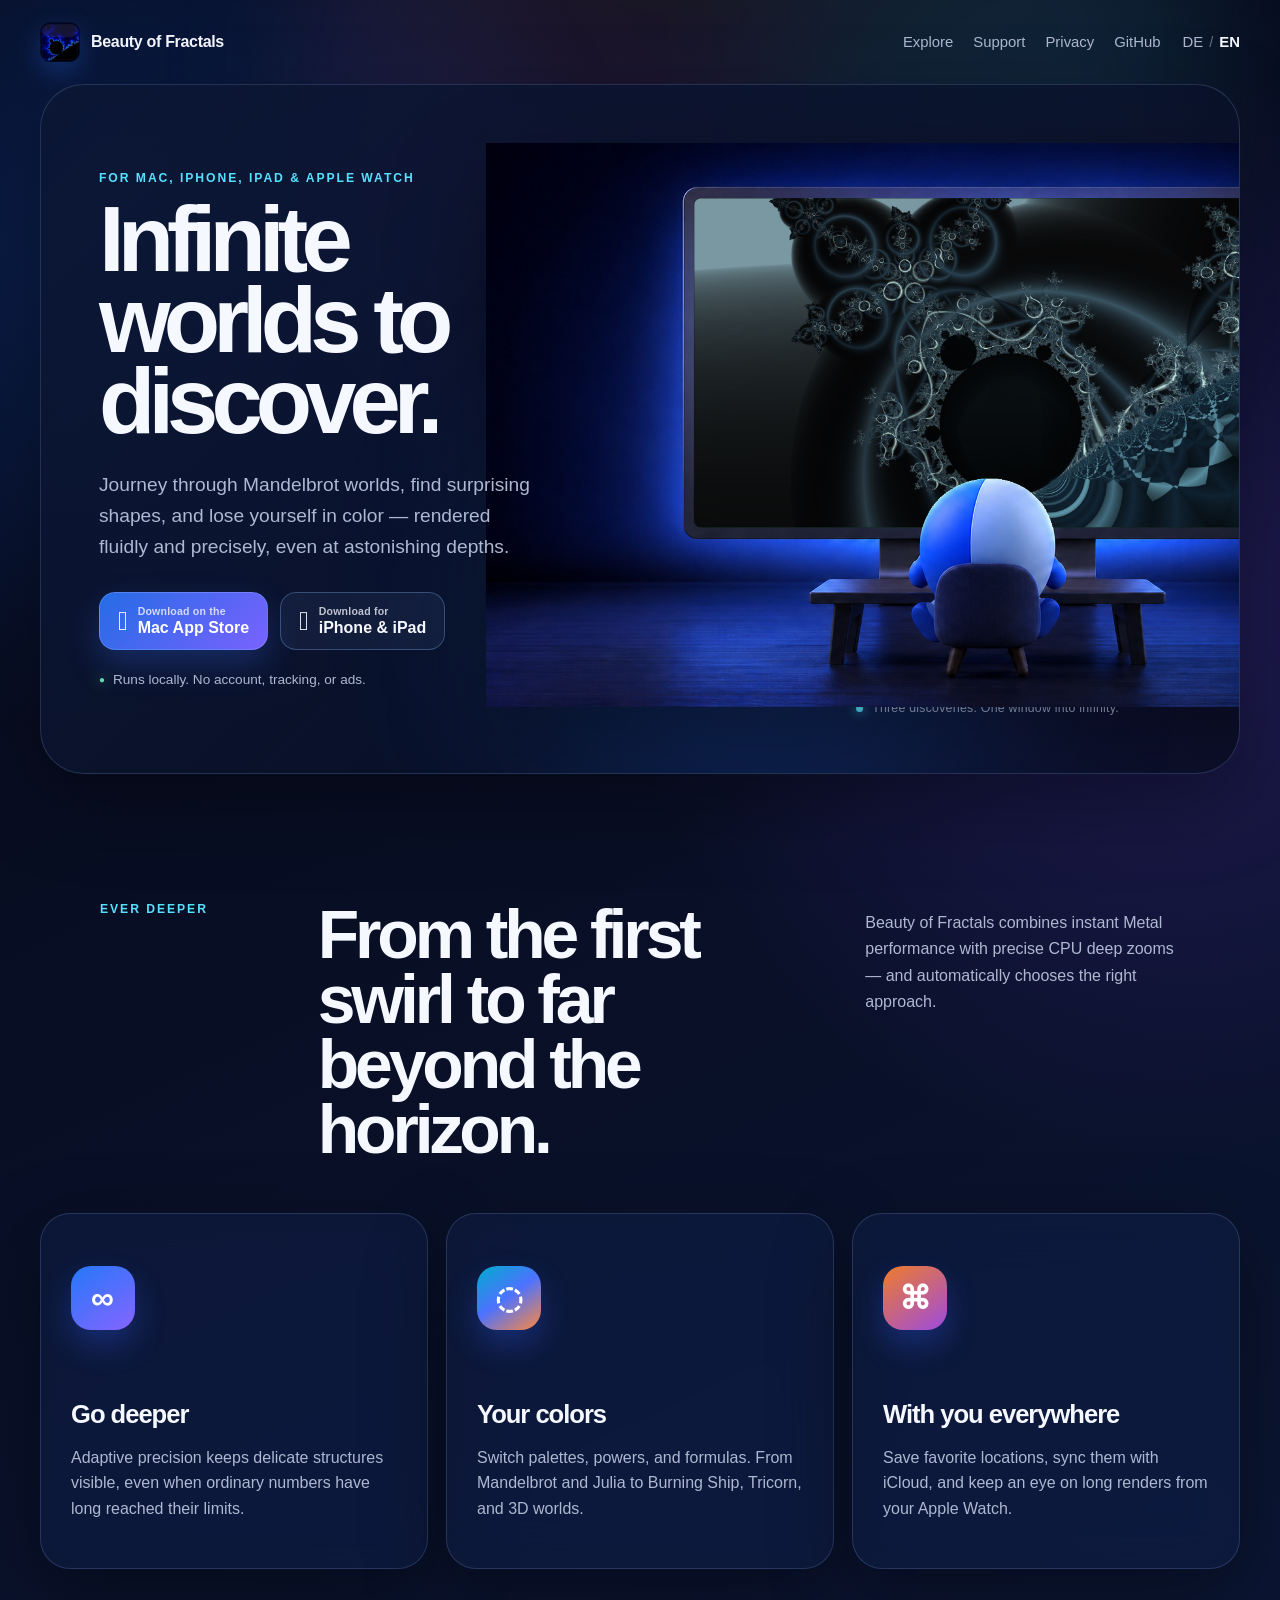
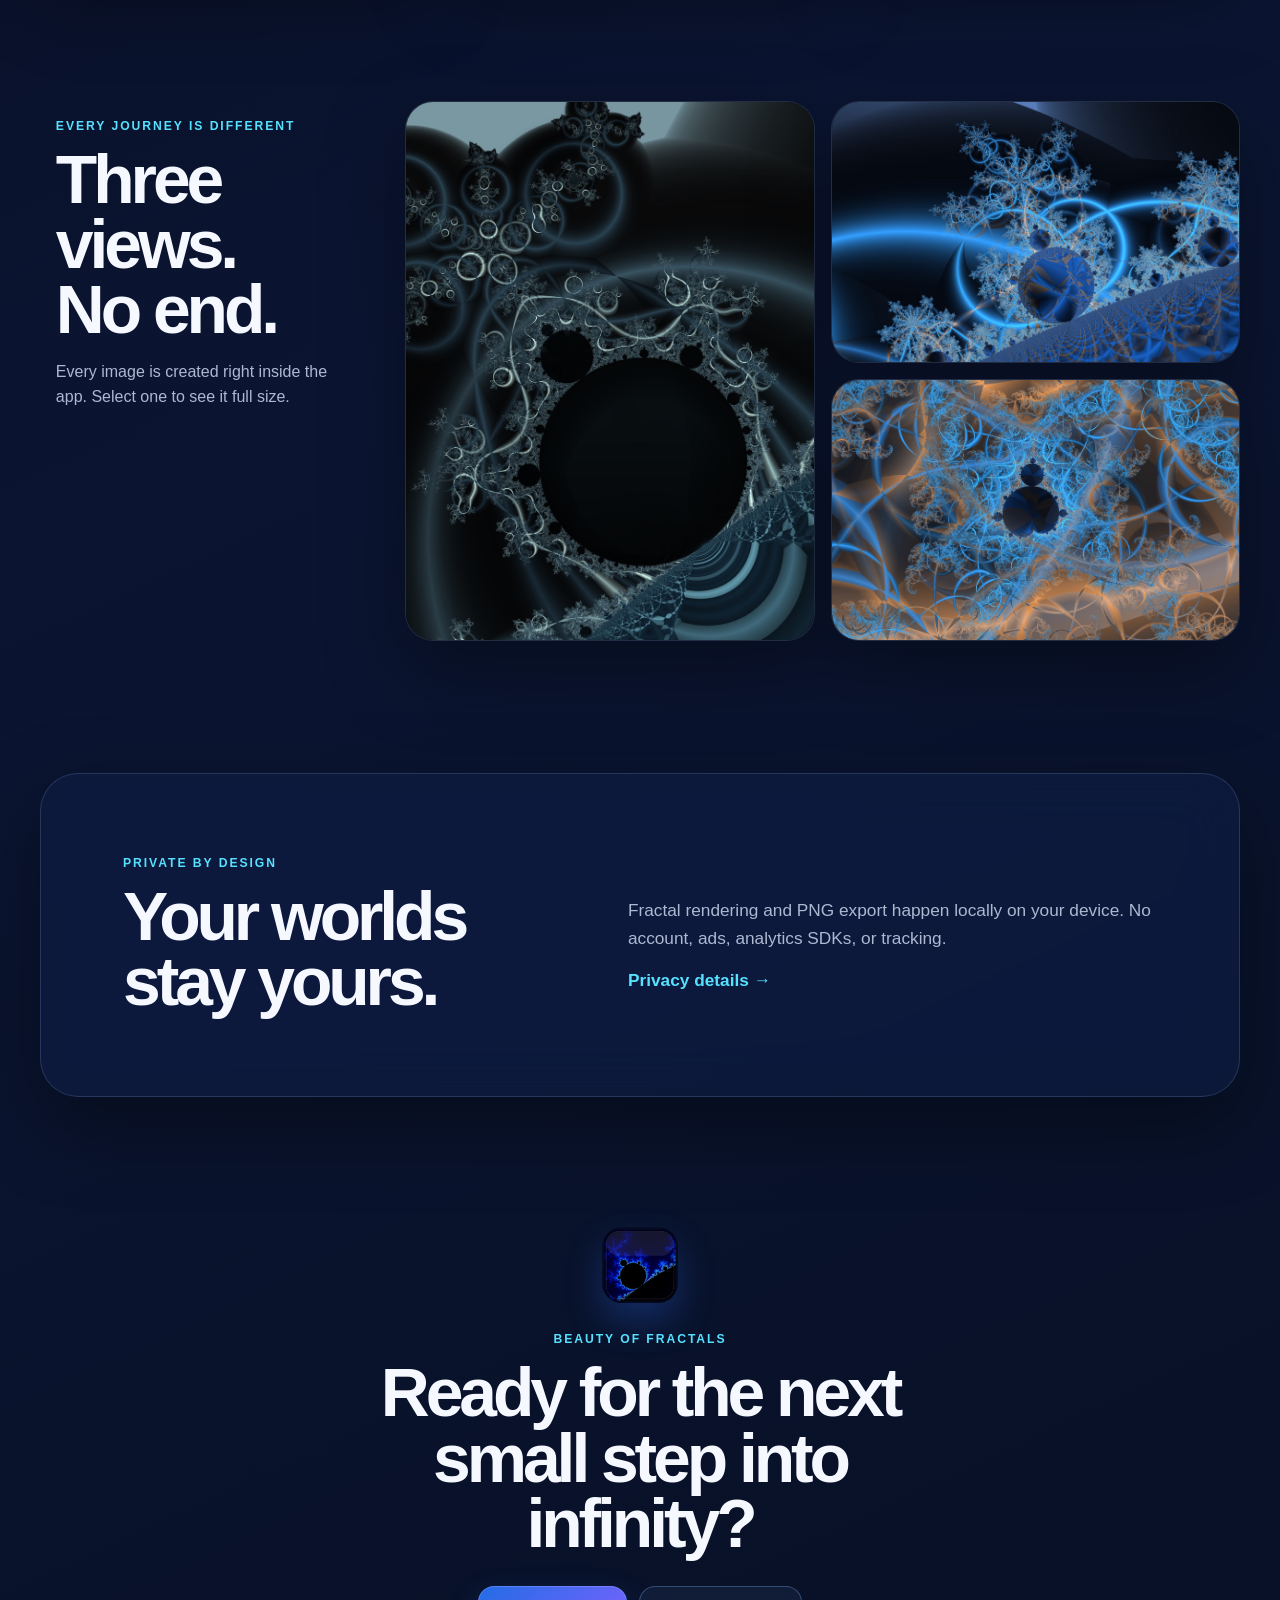
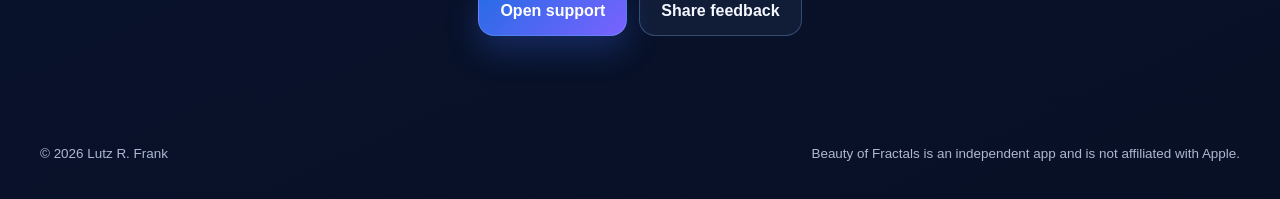
==== docs/index-en.html @ 3de53ba7 "Add German and English website versions" ====
<!doctype html>
<html lang="en">
<head>
  <meta charset="utf-8">
  <meta name="viewport" content="width=device-width, initial-scale=1">
  <meta name="description" content="Beauty of Fractals — explore Mandelbrot worlds, precise deep zooms, and surprising colors on Mac, iPhone, iPad, and Apple Watch.">
  <meta name="theme-color" content="#071128">
  <meta property="og:title" content="Beauty of Fractals — Infinite worlds to discover.">
  <meta property="og:description" content="A fast, private fractal explorer for your Apple devices.">
  <meta property="og:url" content="https://lutzrfrank.github.io/BeautyOfFractals/index-en.html">
  <meta property="og:image" content="https://lutzrfrank.github.io/BeautyOfFractals/assets/fractal-quantum-traps.jpg">
  <meta property="og:type" content="website">
  <title>Beauty of Fractals — Infinite worlds to discover</title>
  <link rel="canonical" href="https://lutzrfrank.github.io/BeautyOfFractals/index-en.html">
  <link rel="alternate" hreflang="de" href="https://lutzrfrank.github.io/BeautyOfFractals/">
  <link rel="alternate" hreflang="en" href="https://lutzrfrank.github.io/BeautyOfFractals/index-en.html">
  <link rel="alternate" hreflang="x-default" href="https://lutzrfrank.github.io/BeautyOfFractals/">
  <link rel="icon" href="assets/icon.png">
  <link rel="stylesheet" href="styles.css">
  <script src="script.js" defer></script>
</head>
<body>
  <div class="aurora" aria-hidden="true"></div>
  <div class="shell">
    <nav aria-label="Main navigation">
      <a class="brand" href="index-en.html"><img src="assets/icon.png" alt=""><span>Beauty of Fractals</span></a>
      <div class="nav-links">
        <a href="#explore">Explore</a>
        <a href="support-en.html">Support</a>
        <a href="privacy-en.html">Privacy</a>
        <a href="https://github.com/LutzRFrank/BeautyOfFractals">GitHub</a>
        <span class="language-switch" aria-label="Choose language"><a href="index.html" lang="de" hreflang="de">DE</a><span aria-hidden="true">/</span><strong aria-current="page">EN</strong></span>
      </div>
    </nav>

    <main>
      <section class="hero">
        <div class="hero-copy">
          <p class="eyebrow">For Mac, iPhone, iPad &amp; Apple Watch</p>
          <h1>Infinite worlds to discover.</h1>
          <p class="lead">Journey through Mandelbrot worlds, find surprising shapes, and lose yourself in color — rendered fluidly and precisely, even at astonishing depths.</p>
          <div class="actions">
            <a class="button store-button" href="https://apps.apple.com/app/beauty-of-fractals/id6779620073?mt=12" aria-label="Download Beauty of Fractals on the Mac App Store">
              <span class="store-symbol" aria-hidden="true"></span><span><small>Download on the</small>Mac App Store</span>
            </a>
            <a class="button secondary store-button" href="https://apps.apple.com/app/beautoffractals/id6780817703" aria-label="Download Beauty of Fractals for iPhone and iPad">
              <span class="store-symbol" aria-hidden="true"></span><span><small>Download for</small>iPhone &amp; iPad</span>
            </a>
          </div>
          <p class="local-note"><span aria-hidden="true">●</span> Runs locally. No account, tracking, or ads.</p>
        </div>

        <figure class="hero-art">
          <div class="scene">
            <img class="scene-base" src="assets/lil-finder-guy-monitor.png" alt="Lil’ Finder Guy sits in front of a large screen, marveling at colorful fractals.">
            <div class="monitor-slideshow" aria-hidden="true">
              <img class="fractal is-active" src="assets/fractal-spheroid-glass.jpg" alt="">
              <img class="fractal" src="assets/fractal-quantum-traps.jpg" alt="">
              <img class="fractal" src="assets/fractal-quantum-traps-deep.jpg" alt="">
            </div>
            <img class="scene-foreground" src="assets/lil-finder-guy-monitor-foreground.png" alt="" aria-hidden="true">
          </div>
          <figcaption><span class="live-dot" aria-hidden="true"></span>Three discoveries. One window into infinity.</figcaption>
        </figure>
      </section>

      <section class="intro" id="explore">
        <p class="eyebrow">Ever deeper</p>
        <h2>From the first swirl to far beyond the horizon.</h2>
        <p>Beauty of Fractals combines instant Metal performance with precise CPU deep zooms — and automatically chooses the right approach.</p>
      </section>

      <section class="feature-grid" aria-label="Highlights">
        <article class="feature glass"><span class="feature-mark" aria-hidden="true">∞</span><h3>Go deeper</h3><p>Adaptive precision keeps delicate structures visible, even when ordinary numbers have long reached their limits.</p></article>
        <article class="feature glass"><span class="feature-mark spectrum" aria-hidden="true">◌</span><h3>Your colors</h3><p>Switch palettes, powers, and formulas. From Mandelbrot and Julia to Burning Ship, Tricorn, and 3D worlds.</p></article>
        <article class="feature glass"><span class="feature-mark warm" aria-hidden="true">⌘</span><h3>With you everywhere</h3><p>Save favorite locations, sync them with iCloud, and keep an eye on long renders from your Apple Watch.</p></article>
      </section>

      <section class="gallery" aria-label="Fractal gallery">
        <div class="gallery-copy"><p class="eyebrow">Every journey is different</p><h2>Three views.<br>No end.</h2><p>Every image is created right inside the app. Select one to see it full size.</p></div>
        <div class="gallery-grid">
          <button class="gallery-item tall" type="button" data-image="assets/fractal-spheroid-glass.jpg" aria-label="Enlarge Spheroid Glass fractal"><img src="assets/fractal-spheroid-glass.jpg" alt="Spheroid Glass with translucent blue spherical structures" loading="lazy"></button>
          <button class="gallery-item" type="button" data-image="assets/fractal-quantum-traps.jpg" aria-label="Enlarge Quantum Traps fractal"><img src="assets/fractal-quantum-traps.jpg" alt="Quantum Traps in luminous blue and warm copper" loading="lazy"></button>
          <button class="gallery-item" type="button" data-image="assets/fractal-quantum-traps-deep.jpg" aria-label="Enlarge deep Quantum Traps fractal"><img src="assets/fractal-quantum-traps-deep.jpg" alt="Abstract Quantum Traps deep zoom in blue and copper" loading="lazy"></button>
        </div>
      </section>

      <section class="privacy glass">
        <div><p class="eyebrow">Private by design</p><h2>Your worlds stay yours.</h2></div>
        <div class="privacy-copy"><p>Fractal rendering and PNG export happen locally on your device. No account, ads, analytics SDKs, or tracking.</p><a href="privacy-en.html">Privacy details →</a></div>
      </section>

      <section class="closing">
        <img src="assets/icon.png" alt="" class="closing-icon">
        <p class="eyebrow">Beauty of Fractals</p>
        <h2>Ready for the next small step into infinity?</h2>
        <div class="actions centered"><a class="button" href="support-en.html">Open support</a><a class="button secondary" href="https://github.com/LutzRFrank/BeautyOfFractals/issues/new">Share feedback</a></div>
      </section>
    </main>

    <footer><span>© 2026 Lutz R. Frank</span><span>Beauty of Fractals is an independent app and is not affiliated with Apple.</span></footer>
  </div>

  <dialog class="lightbox" aria-label="Fractal full-size view">
    <button class="lightbox-close" type="button" aria-label="Close full-size view">×</button><img src="" alt="">
  </dialog>
</body>
</html>
---- docs/styles.css ----
:root {
  color-scheme: dark;
  --background: #050817;
  --background-deep: #0b1532;
  --text: #f6f8ff;
  --muted: #aeb8d1;
  --blue: #64a3ff;
  --cyan: #56e1ff;
  --violet: #9175ff;
  --glass: rgba(18, 30, 64, 0.58);
  --glass-border: rgba(153, 193, 255, 0.18);
  --shadow: 0 28px 80px rgba(0, 0, 0, 0.34);
}

* {
  box-sizing: border-box;
}

html {
  scroll-behavior: smooth;
}

body {
  margin: 0;
  min-height: 100vh;
  overflow-x: hidden;
  font-family: -apple-system, BlinkMacSystemFont, "SF Pro Display", "Segoe UI", sans-serif;
  color: var(--text);
  background:
    radial-gradient(circle at 10% 7%, rgba(25, 105, 255, 0.23), transparent 31rem),
    radial-gradient(circle at 91% 18%, rgba(124, 68, 255, 0.2), transparent 34rem),
    linear-gradient(155deg, var(--background), var(--background-deep) 54%, #071025);
}

body::before {
  position: fixed;
  inset: 0;
  z-index: -2;
  content: "";
  opacity: 0.22;
  background-image:
    linear-gradient(rgba(127, 177, 255, 0.08) 1px, transparent 1px),
    linear-gradient(90deg, rgba(127, 177, 255, 0.06) 1px, transparent 1px);
  background-size: 56px 56px;
  mask-image: radial-gradient(circle at 50% 15%, black, transparent 76%);
}

.aurora {
  position: fixed;
  top: -28vw;
  left: 24%;
  z-index: -1;
  width: 70vw;
  height: 70vw;
  border-radius: 50%;
  background: conic-gradient(from 90deg, rgba(73, 224, 255, 0.12), rgba(142, 75, 255, 0.16), rgba(255, 159, 60, 0.08), rgba(73, 224, 255, 0.12));
  filter: blur(75px);
  animation: aurora-drift 18s ease-in-out infinite alternate;
  pointer-events: none;
}

a {
  color: inherit;
}

button {
  font: inherit;
}

.shell {
  width: min(1200px, calc(100% - 32px));
  margin: 0 auto;
}

nav {
  display: flex;
  align-items: center;
  justify-content: space-between;
  padding: 22px 0;
}

.brand {
  display: flex;
  align-items: center;
  gap: 11px;
  font-weight: 760;
  letter-spacing: -0.02em;
  text-decoration: none;
}

.brand img {
  width: 40px;
  height: 40px;
  border-radius: 11px;
  box-shadow: 0 10px 26px rgba(48, 118, 255, 0.28);
}

.nav-links {
  display: flex;
  gap: 20px;
  font-size: 0.93rem;
}

.nav-links a {
  color: var(--muted);
  text-decoration: none;
}

.nav-links a:hover,
.nav-links a:focus-visible {
  color: var(--text);
}

.language-switch {
  display: inline-flex;
  gap: 6px;
  align-items: center;
  padding-left: 2px;
  color: rgba(174, 184, 209, 0.55);
}

.language-switch strong {
  color: var(--text);
  font-weight: 760;
}

.language-switch a {
  color: var(--muted);
}

.hero {
  position: relative;
  display: grid;
  grid-template-columns: 0.82fr 1.18fr;
  align-items: center;
  min-height: 690px;
  border: 1px solid var(--glass-border);
  border-radius: 44px;
  background: linear-gradient(135deg, rgba(12, 23, 52, 0.9), rgba(9, 14, 36, 0.74));
  box-shadow: var(--shadow);
  overflow: hidden;
}

.hero::after {
  position: absolute;
  right: 19%;
  bottom: -14%;
  width: 42%;
  aspect-ratio: 1;
  border-radius: 50%;
  background: rgba(33, 116, 255, 0.2);
  filter: blur(90px);
  content: "";
}

.hero-copy {
  position: relative;
  z-index: 3;
  padding: 58px 0 58px 58px;
}

.eyebrow {
  margin: 0 0 14px;
  color: var(--cyan);
  font-size: 0.76rem;
  font-weight: 780;
  letter-spacing: 0.16em;
  text-transform: uppercase;
}

h1 {
  max-width: 9ch;
  margin: 0;
  font-size: clamp(3.6rem, 7.2vw, 7rem);
  line-height: 0.88;
  letter-spacing: -0.075em;
}

h2 {
  margin: 0;
  font-size: clamp(2.35rem, 5.3vw, 4.9rem);
  line-height: 0.96;
  letter-spacing: -0.06em;
}

.lead {
  max-width: 35rem;
  margin: 28px 0 0;
  color: var(--muted);
  font-size: clamp(1.04rem, 1.8vw, 1.2rem);
  line-height: 1.6;
}

.actions {
  display: flex;
  flex-wrap: wrap;
  gap: 12px;
  margin-top: 30px;
}

.button {
  display: inline-flex;
  align-items: center;
  justify-content: center;
  min-height: 50px;
  padding: 0 21px;
  border: 1px solid rgba(137, 190, 255, 0.3);
  border-radius: 16px;
  color: white;
  background: linear-gradient(135deg, #246ce5, #7a62ff);
  box-shadow: 0 14px 32px rgba(52, 99, 230, 0.3);
  font-weight: 710;
  text-decoration: none;
  transition: transform 180ms ease, box-shadow 180ms ease;
}

.button:hover,
.button:focus-visible {
  transform: translateY(-2px);
  box-shadow: 0 18px 38px rgba(52, 99, 230, 0.4);
}

.button.secondary {
  color: var(--text);
  background: rgba(126, 164, 242, 0.08);
  box-shadow: none;
}

.store-button {
  gap: 10px;
  min-height: 58px;
  padding-inline: 18px;
  text-align: left;
  line-height: 1.05;
}

.store-button small {
  display: block;
  margin-bottom: 3px;
  font-size: 0.66rem;
  font-weight: 560;
  letter-spacing: 0.02em;
  opacity: 0.76;
}

.store-symbol {
  font-size: 1.65rem;
  line-height: 1;
}

.local-note {
  display: flex;
  align-items: center;
  gap: 8px;
  margin: 22px 0 0;
  color: var(--muted);
  font-size: 0.85rem;
}

.local-note span {
  color: #5ae1aa;
  font-size: 0.62rem;
  filter: drop-shadow(0 0 7px #5ae1aa);
}

.hero-art {
  position: relative;
  z-index: 2;
  width: 142%;
  margin: 0 0 0 -8%;
  transform: translateX(1%);
}

.scene {
  position: relative;
  width: 100%;
}

.scene-base {
  display: block;
  width: 100%;
  border-radius: 34px;
  filter: drop-shadow(0 34px 48px rgba(0, 0, 0, 0.35));
}

.scene-foreground {
  position: absolute;
  inset: 0;
  z-index: 2;
  display: block;
  width: 100%;
  pointer-events: none;
}

.monitor-slideshow {
  position: absolute;
  top: 9.67%;
  left: 20.75%;
  z-index: 1;
  width: 58.55%;
  height: 58.55%;
  overflow: hidden;
  border-radius: 1.7%;
  background: #02040a;
}

.fractal {
  position: absolute;
  inset: 0;
  width: 100%;
  height: 100%;
  object-fit: cover;
  opacity: 0;
  transform: scale(1.025);
  transition: opacity 1.6s ease, transform 7s ease;
}

.fractal.is-active {
  opacity: 1;
  transform: scale(1);
}

.hero-art figcaption {
  display: flex;
  justify-content: center;
  align-items: center;
  gap: 9px;
  margin: -6px 0 0;
  color: #9ba8c9;
  font-size: 0.77rem;
  letter-spacing: 0.02em;
}

.live-dot {
  width: 7px;
  height: 7px;
  border-radius: 50%;
  background: var(--cyan);
  box-shadow: 0 0 12px var(--cyan);
  animation: pulse 2.2s ease-in-out infinite;
}

.intro {
  display: grid;
  grid-template-columns: 0.35fr 1fr 0.62fr;
  gap: 40px;
  align-items: start;
  padding: 128px 5% 50px;
}

.intro h2 {
  max-width: 13ch;
}

.intro > p:last-child {
  margin: 8px 0 0;
  color: var(--muted);
  line-height: 1.65;
}

.glass {
  border: 1px solid var(--glass-border);
  background: var(--glass);
  box-shadow: var(--shadow);
  -webkit-backdrop-filter: blur(25px) saturate(140%);
  backdrop-filter: blur(25px) saturate(140%);
}

.feature-grid {
  display: grid;
  grid-template-columns: repeat(3, 1fr);
  gap: 18px;
}

.feature {
  min-height: 340px;
  padding: 30px;
  border-radius: 30px;
  transition: transform 220ms ease, border-color 220ms ease;
}

.feature:hover {
  transform: translateY(-5px);
  border-color: rgba(111, 211, 255, 0.38);
}

.feature-mark {
  display: grid;
  width: 64px;
  height: 64px;
  place-items: center;
  margin: 22px 0 70px;
  border-radius: 20px;
  color: white;
  background: linear-gradient(145deg, #2478fa, #8764ff);
  box-shadow: 0 15px 30px rgba(48, 89, 232, 0.32);
  font-size: 2rem;
  font-weight: 650;
}

.feature-mark.spectrum {
  background: linear-gradient(145deg, #00accd, #4d72ff 48%, #ff883d);
}

.feature-mark.warm {
  background: linear-gradient(145deg, #ef7c2b, #9d4bdf);
}

.feature h3 {
  margin: 0 0 12px;
  font-size: 1.6rem;
  letter-spacing: -0.04em;
}

.feature p,
.privacy-copy p,
.document p,
.document li {
  color: var(--muted);
  line-height: 1.62;
}

.gallery {
  display: grid;
  grid-template-columns: 0.38fr 1fr;
  gap: 48px;
  padding: 132px 0;
}

.gallery-copy {
  position: sticky;
  top: 32px;
  align-self: start;
  padding: 18px 0 0 5%;
}

.gallery-copy h2 {
  max-width: 8ch;
}

.gallery-copy > p:last-child {
  max-width: 24rem;
  color: var(--muted);
  line-height: 1.6;
}

.gallery-grid {
  display: grid;
  grid-template-columns: repeat(2, 1fr);
  gap: 16px;
}

.gallery-item {
  min-height: 260px;
  padding: 0;
  overflow: hidden;
  border: 1px solid var(--glass-border);
  border-radius: 28px;
  background: #080d1c;
  box-shadow: var(--shadow);
  cursor: zoom-in;
}

.gallery-item.tall {
  grid-row: span 2;
}

.gallery-item.wide {
  grid-column: 1 / -1;
  min-height: 310px;
}

.gallery-item img {
  display: block;
  width: 100%;
  height: 100%;
  min-height: inherit;
  object-fit: cover;
  transition: transform 600ms cubic-bezier(.2, .72, .2, 1), filter 300ms ease;
}

.gallery-item:hover img,
.gallery-item:focus-visible img {
  transform: scale(1.035);
  filter: saturate(1.12);
}

.privacy {
  display: grid;
  grid-template-columns: 0.9fr 1.1fr;
  gap: 72px;
  align-items: center;
  padding: clamp(38px, 7vw, 82px);
  border-radius: 38px;
}

.privacy h2 {
  max-width: 10ch;
}

.privacy-copy {
  font-size: 1.08rem;
}

.privacy-copy a,
.document a {
  color: var(--cyan);
  font-weight: 720;
  text-decoration: none;
}

.closing {
  padding: 130px 20px 110px;
  text-align: center;
}

.closing-icon {
  width: 76px;
  height: 76px;
  margin-bottom: 25px;
  border-radius: 20px;
  box-shadow: 0 18px 36px rgba(48, 109, 245, 0.28);
}

.closing h2 {
  max-width: 15ch;
  margin: 0 auto;
}

.centered {
  justify-content: center;
}

.document {
  max-width: 860px;
  margin: 26px auto 90px;
  padding: clamp(30px, 6vw, 64px);
  border-radius: 38px;
}

.document h1 {
  max-width: none;
  font-size: clamp(2.8rem, 7vw, 5rem);
  line-height: 0.95;
}

.document h2 {
  margin-top: 42px;
  font-size: 1.55rem;
  letter-spacing: -0.035em;
}

.document strong {
  color: var(--text);
}

.language-divider {
  height: 1px;
  margin: 54px 0;
  background: rgba(134, 175, 255, 0.16);
}

footer {
  display: flex;
  justify-content: space-between;
  gap: 20px;
  padding: 0 0 38px;
  color: var(--muted);
  font-size: 0.84rem;
}

.lightbox {
  width: min(1100px, calc(100% - 32px));
  max-width: none;
  padding: 0;
  overflow: visible;
  border: 1px solid rgba(155, 199, 255, 0.28);
  border-radius: 30px;
  background: #050814;
  box-shadow: 0 40px 110px rgba(0, 0, 0, 0.72);
}

.lightbox::backdrop {
  background: rgba(2, 5, 14, 0.82);
  -webkit-backdrop-filter: blur(18px);
  backdrop-filter: blur(18px);
}

.lightbox img {
  display: block;
  width: 100%;
  border-radius: 29px;
}

.lightbox-close {
  position: absolute;
  top: -14px;
  right: -14px;
  z-index: 2;
  display: grid;
  width: 40px;
  height: 40px;
  padding: 0 0 3px;
  place-items: center;
  border: 1px solid rgba(180, 210, 255, 0.3);
  border-radius: 50%;
  color: white;
  background: rgba(14, 25, 52, 0.94);
  cursor: pointer;
  font-size: 1.6rem;
}

@keyframes pulse {
  50% {
    opacity: 0.4;
    transform: scale(0.75);
  }
}

@keyframes aurora-drift {
  to {
    transform: translate(8%, 6%) rotate(25deg);
  }
}

@media (max-width: 900px) {
  .hero {
    grid-template-columns: 1fr;
    padding-top: 52px;
  }

  .hero-copy {
    padding: 26px 8% 20px;
  }

  .hero-copy h1 {
    max-width: 10ch;
  }

  .hero-art {
    width: 112%;
    margin: 0 0 -1% -6%;
    transform: none;
  }

  .intro {
    grid-template-columns: 0.35fr 1fr;
  }

  .intro > p:last-child {
    grid-column: 2;
  }

  .gallery {
    grid-template-columns: 1fr;
  }

  .gallery-copy {
    position: static;
  }
}

@media (max-width: 700px) {
  .shell {
    width: min(100% - 20px, 1200px);
  }

  nav {
    align-items: flex-start;
    padding: 15px 4px;
  }

  .nav-links {
    justify-content: flex-end;
    flex-wrap: wrap;
    max-width: 56%;
    gap: 7px 14px;
    font-size: 0.81rem;
  }

  .nav-links a:first-child {
    display: none;
  }

  .brand span {
    display: none;
  }

  .hero {
    min-height: 0;
    border-radius: 30px;
  }

  .hero-copy {
    padding: 20px 24px 10px;
  }

  h1 {
    font-size: clamp(3.35rem, 17vw, 5rem);
  }

  .hero-art {
    width: 124%;
    margin-left: -12%;
  }

  .hero-art figcaption {
    display: none;
  }

  .intro {
    grid-template-columns: 1fr;
    gap: 10px;
    padding: 100px 18px 36px;
  }

  .intro > p:last-child {
    grid-column: auto;
  }

  .feature-grid,
  .privacy {
    grid-template-columns: 1fr;
  }

  .feature {
    min-height: 290px;
  }

  .feature-mark {
    margin-bottom: 48px;
  }

  .gallery {
    gap: 28px;
    padding: 100px 0;
  }

  .gallery-copy {
    padding-left: 18px;
  }

  .gallery-grid {
    grid-template-columns: 1fr;
  }

  .gallery-item.tall,
  .gallery-item.wide {
    grid-column: auto;
    grid-row: auto;
    min-height: 250px;
  }

  .privacy {
    gap: 28px;
    border-radius: 30px;
  }

  .closing {
    padding: 100px 10px 90px;
  }

  footer {
    flex-direction: column;
    text-align: center;
  }
}

@media (prefers-reduced-motion: reduce) {
  html {
    scroll-behavior: auto;
  }

  *,
  *::before,
  *::after {
    scroll-behavior: auto !important;
    animation-duration: 0.01ms !important;
    animation-iteration-count: 1 !important;
    transition-duration: 0.01ms !important;
  }
}
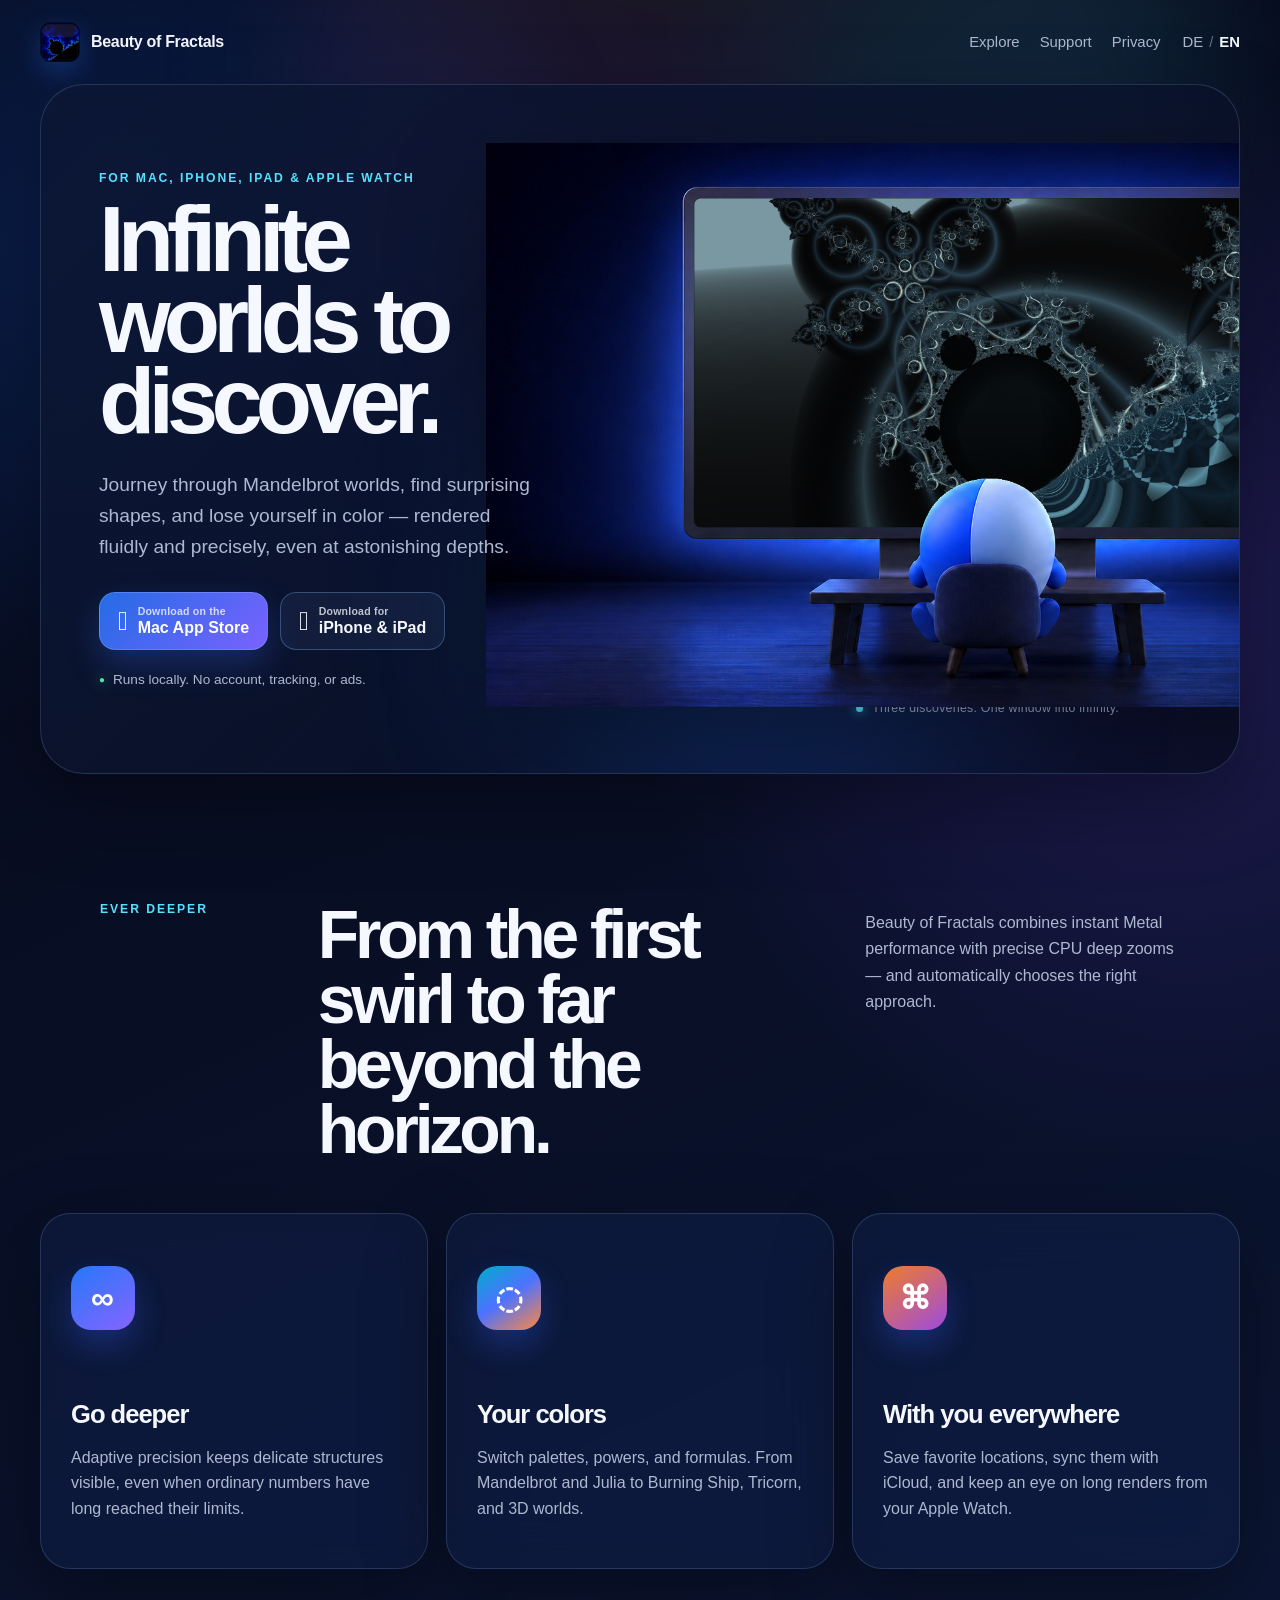
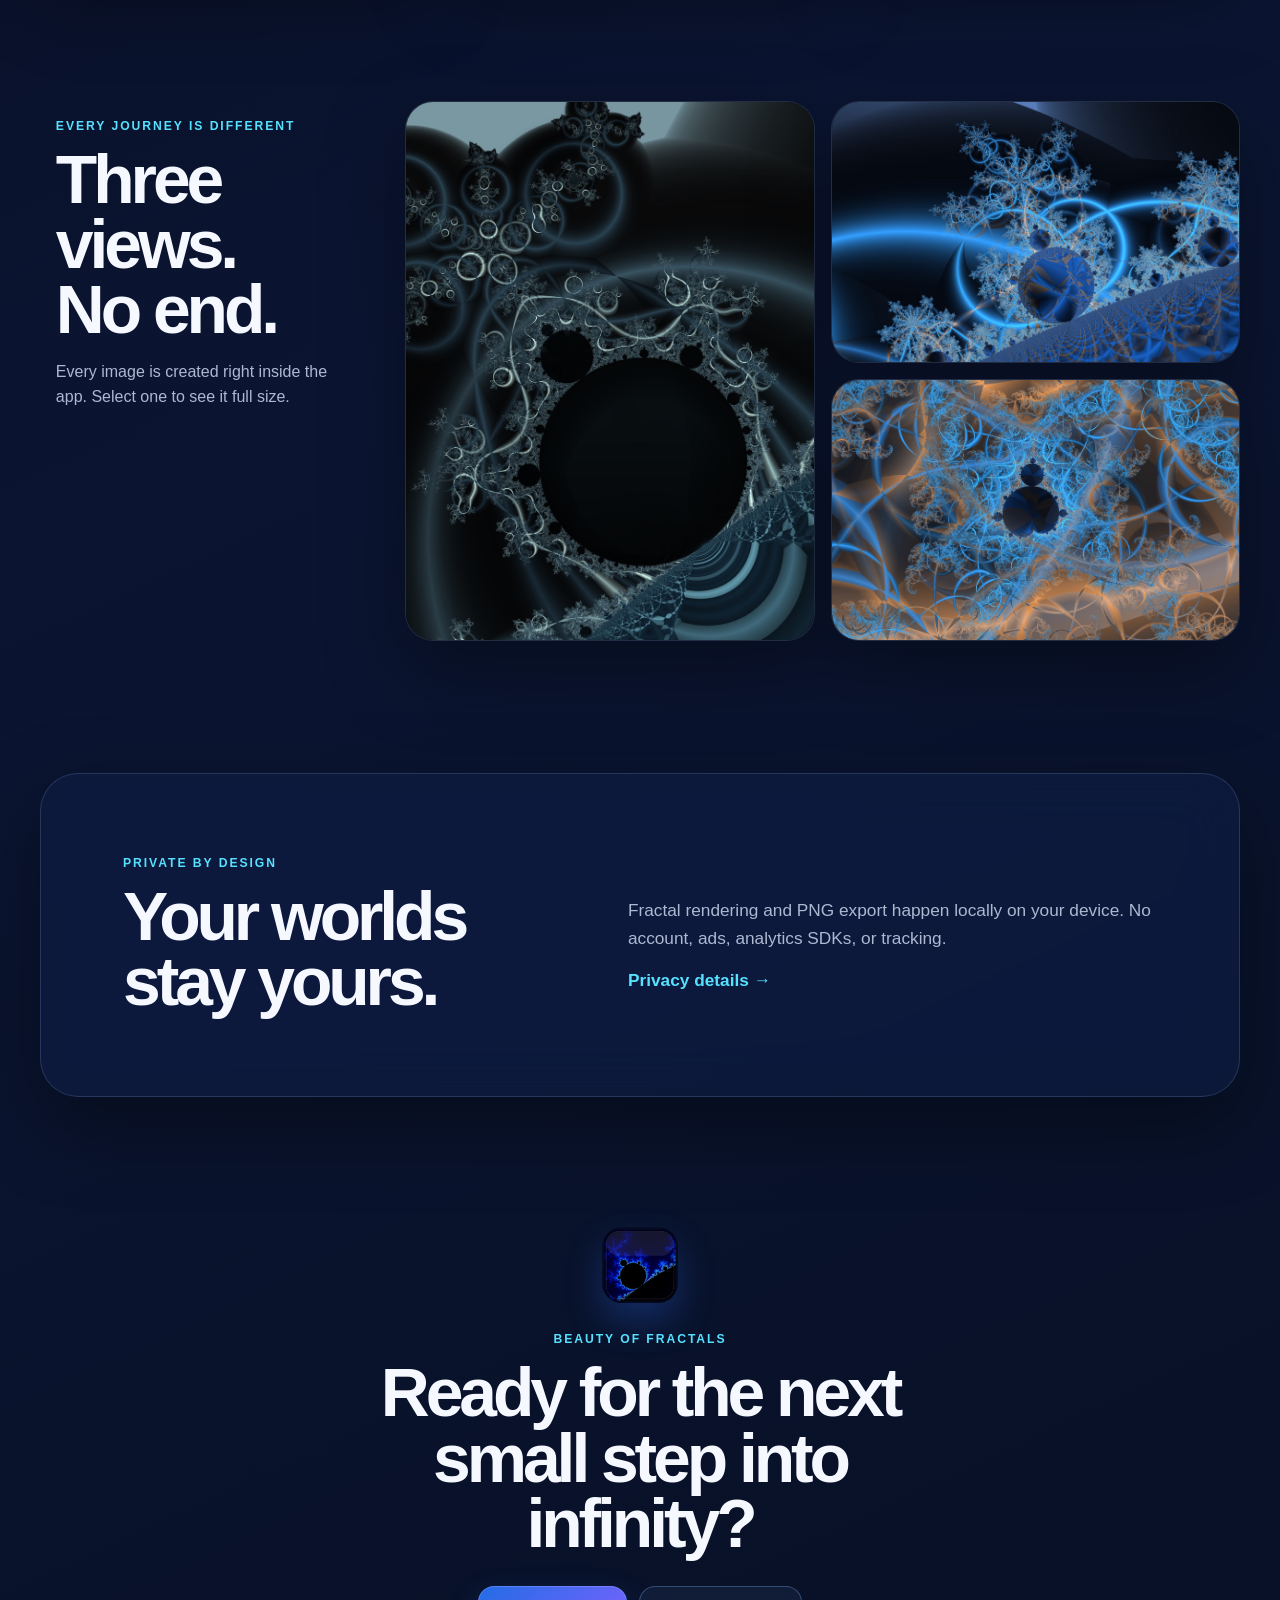
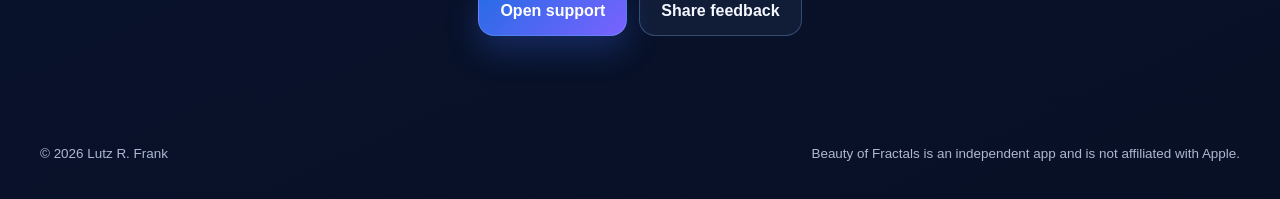
==== commit 3c2a1aa5: "Use system language for website default" ====
--- a/docs/index-en.html
+++ b/docs/index-en.html
@@ -28,7 +28,6 @@
         <a href="#explore">Explore</a>
         <a href="support-en.html">Support</a>
         <a href="privacy-en.html">Privacy</a>
-        <a href="https://github.com/LutzRFrank/BeautyOfFractals">GitHub</a>
         <span class="language-switch" aria-label="Choose language"><a href="index.html" lang="de" hreflang="de">DE</a><span aria-hidden="true">/</span><strong aria-current="page">EN</strong></span>
       </div>
     </nav>
